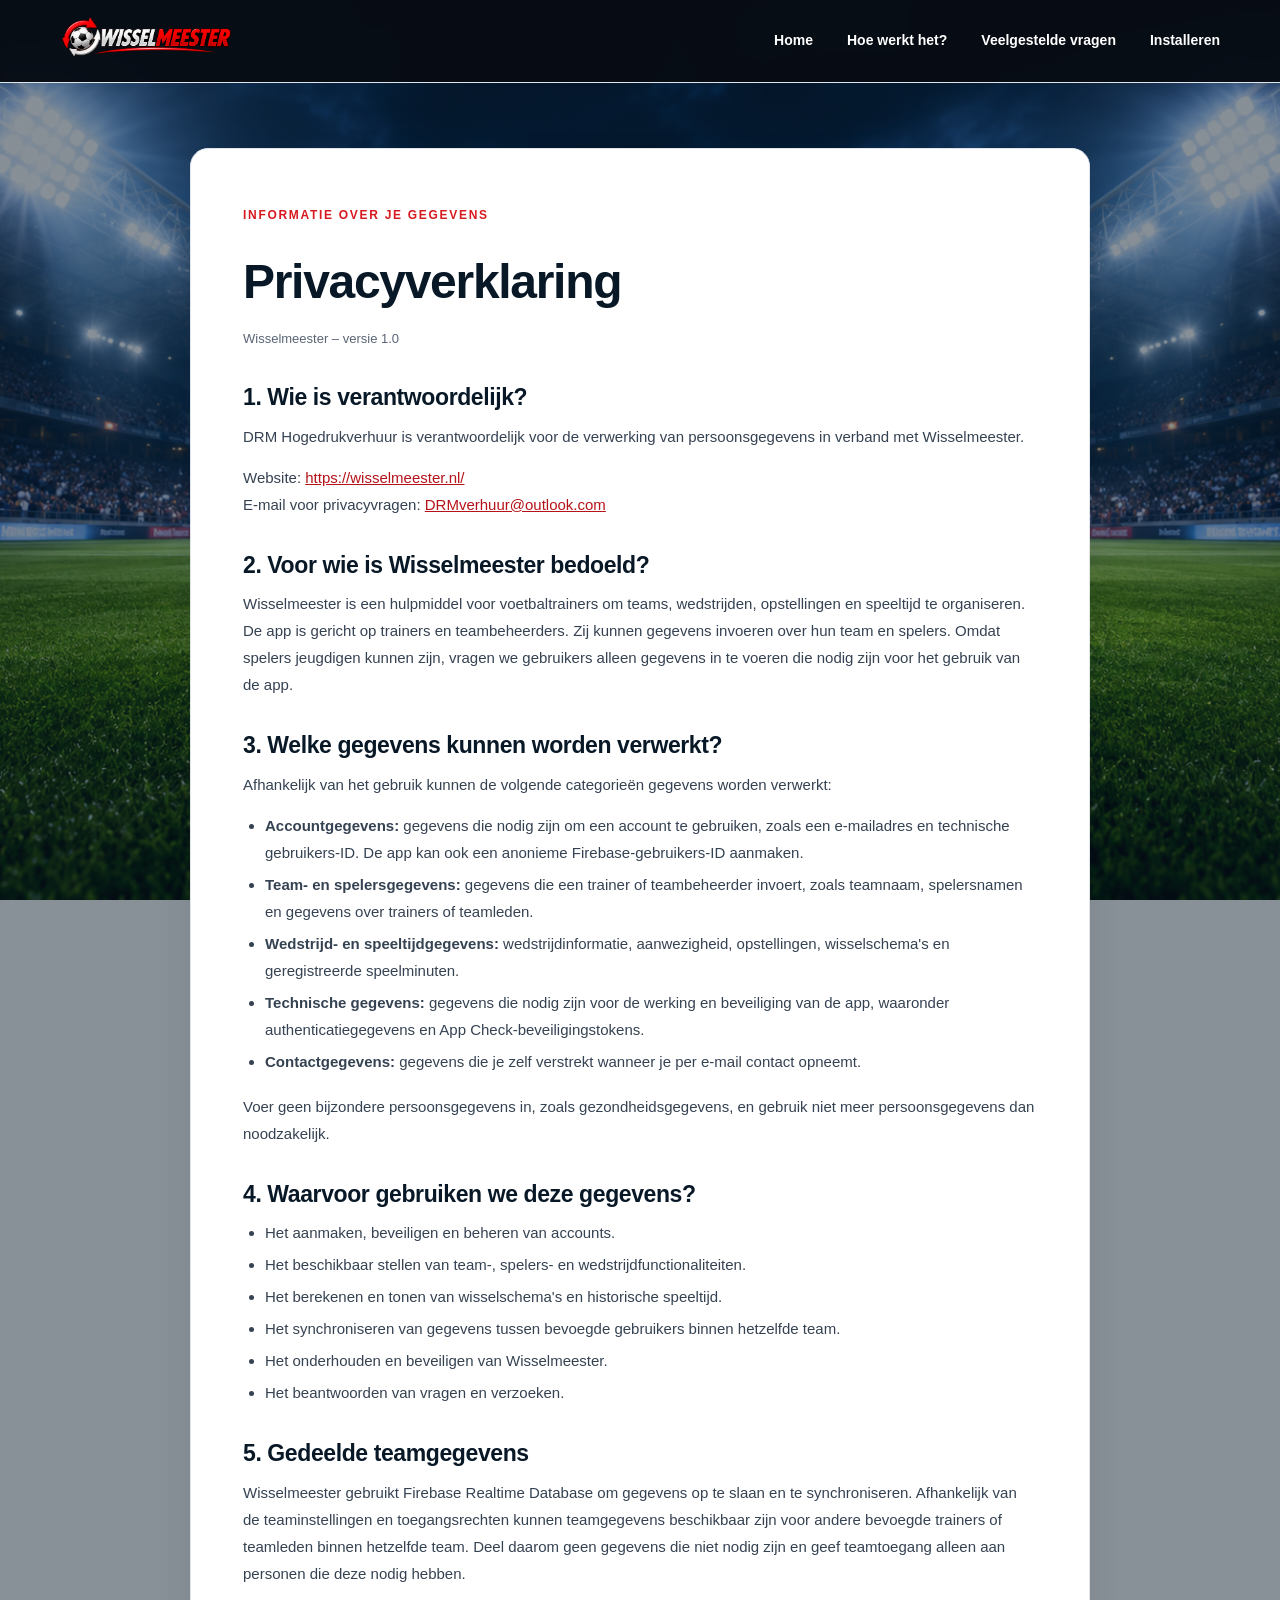
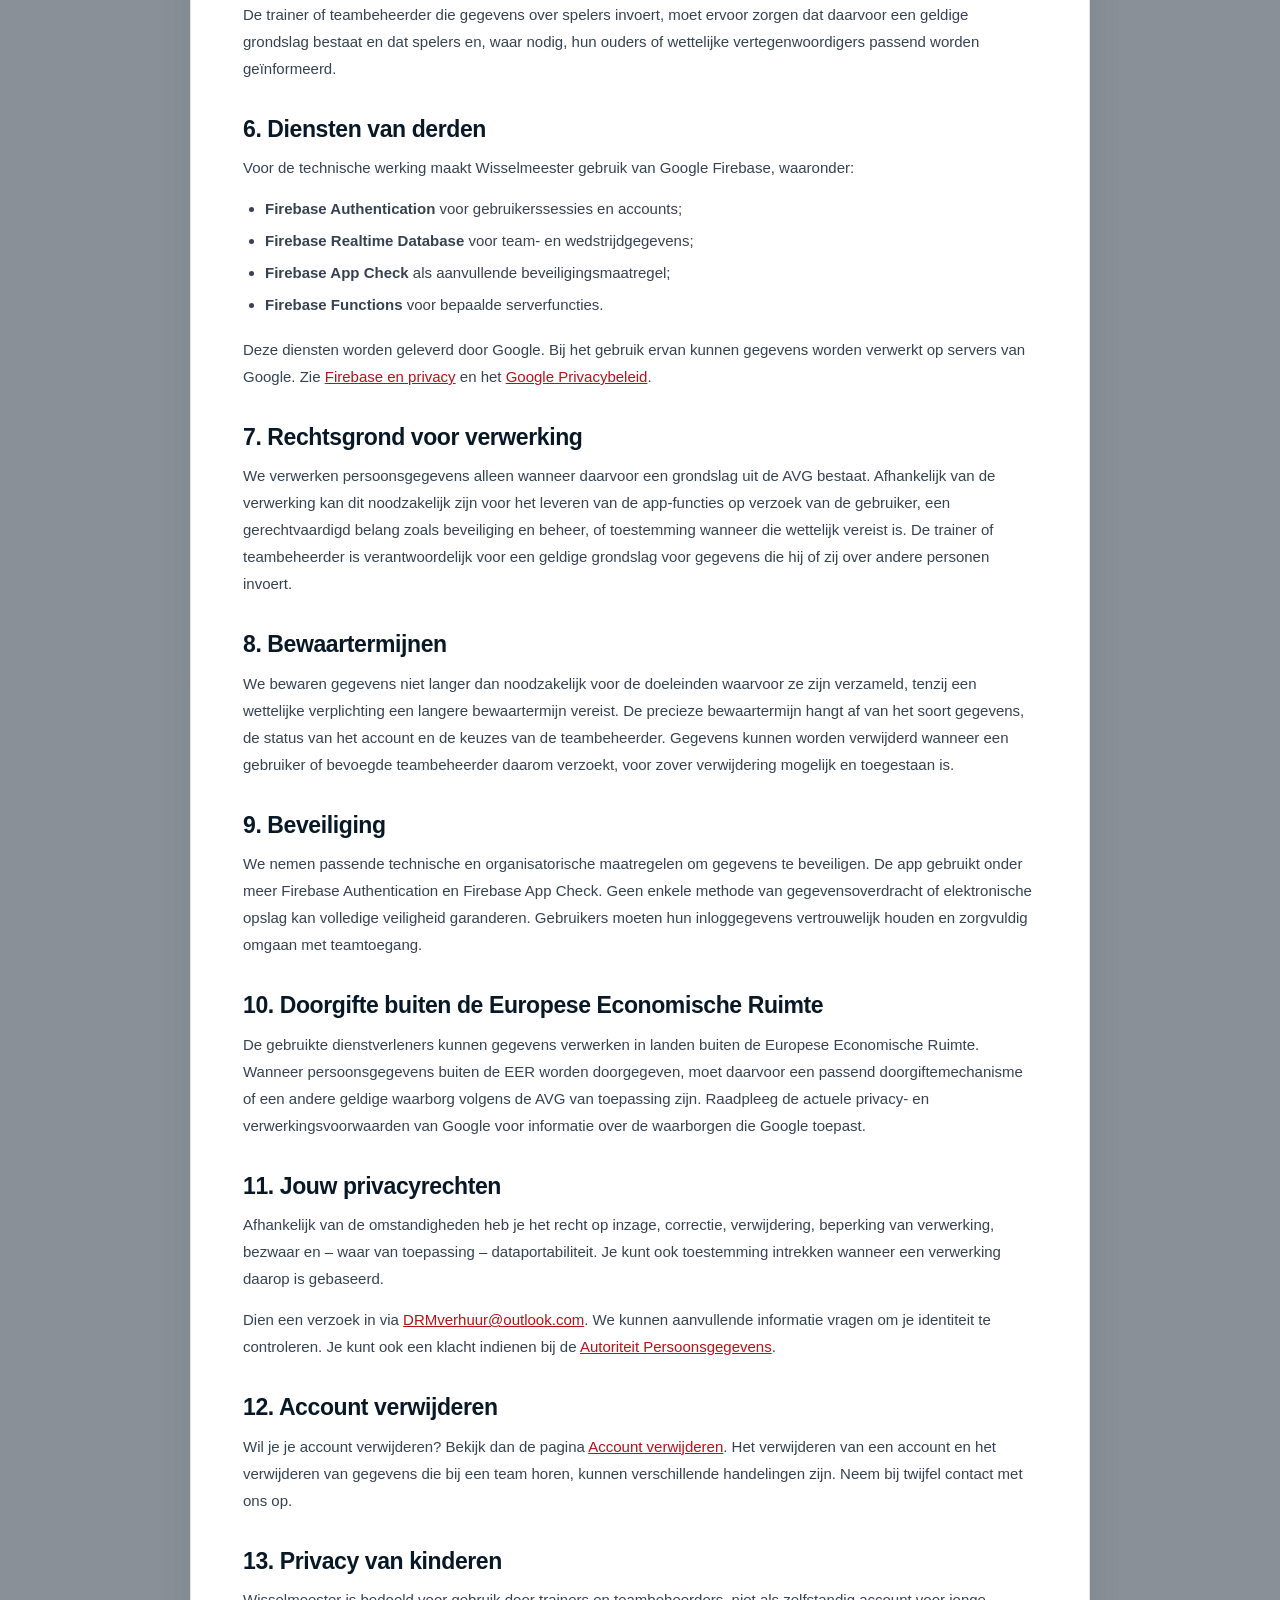
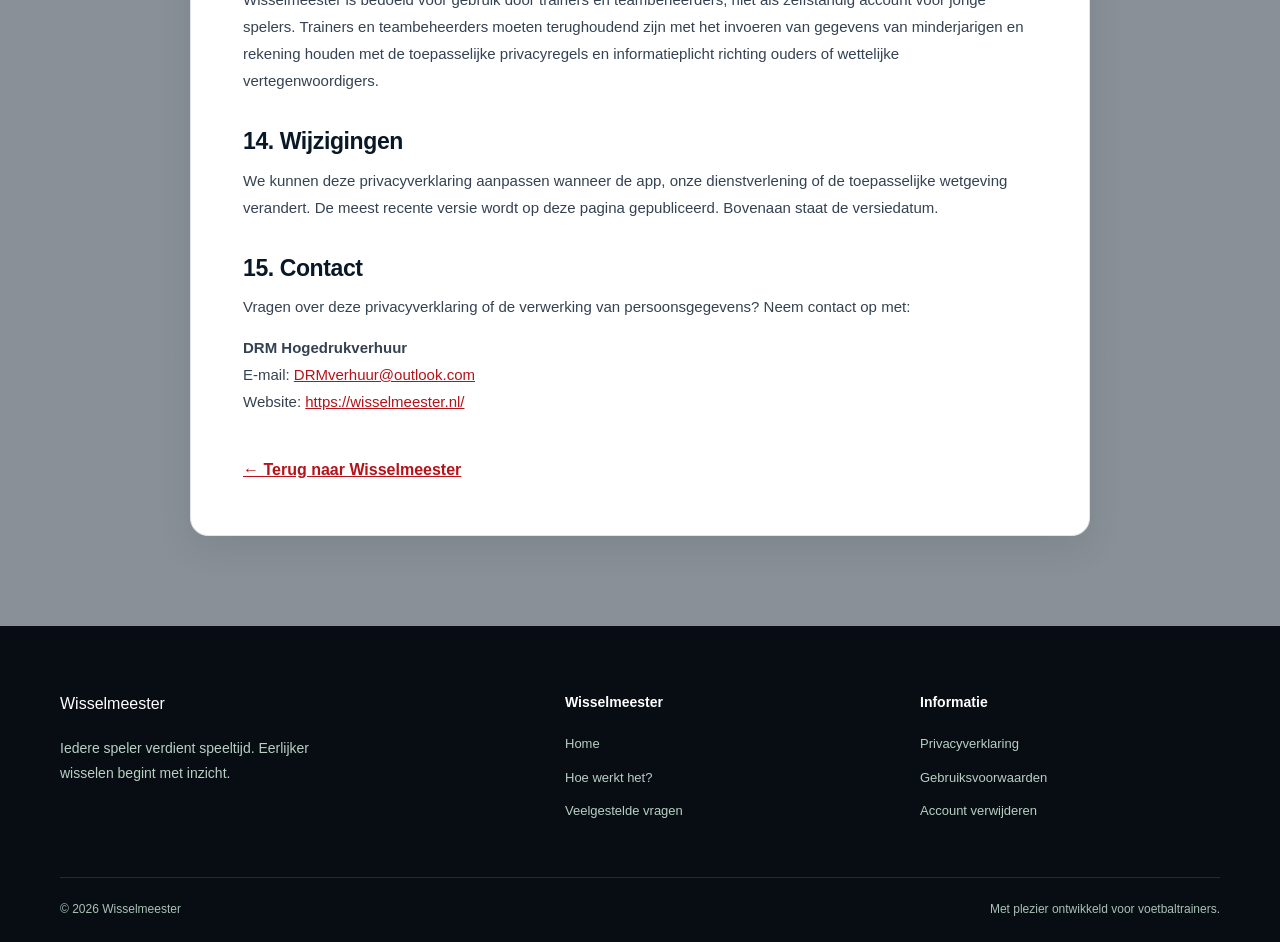
==== privacy.html @ a4a51578 "Add files via upload" ====
<!DOCTYPE html>
<html lang="nl">
<head>
<meta charset="UTF-8">
<meta name="viewport" content="width=device-width, initial-scale=1.0">
<title>Privacyverklaring – Wisselmeester</title>
<meta name="description" content="Lees hoe DRM Hogedrukverhuur omgaat met persoonsgegevens bij het gebruik van Wisselmeester.">
<meta name="theme-color" content="#081827">
<link rel="canonical" href="https://wisselmeester.nl/privacy.html">
<link rel="stylesheet" href="style.css">
<link rel="icon" type="image/png" href="images/icon-512.png">
<style>
.legal-main{padding:65px 0 90px}.legal-card{max-width:900px;margin:auto;padding:clamp(24px,5vw,52px);background:#fff;border:1px solid #e1e5ea;border-radius:18px;box-shadow:0 12px 35px rgba(8,24,39,.09)}
.legal-card h1,.legal-card h2,.legal-card h3{color:#081827}.legal-card h1{font-size:clamp(34px,5vw,48px);margin:8px 0 18px}.legal-card h2{font-size:23px;letter-spacing:-.4px;margin:34px 0 12px}.legal-card p,.legal-card li{color:#354252;font-size:15px;line-height:1.8}.legal-card p{margin:0 0 14px}.legal-card ul{padding-left:22px;margin:8px 0 18px}.legal-card li{margin:5px 0}.legal-card a{color:#b51219;text-decoration:underline}.legal-meta{color:#596575!important;font-size:13px!important}.legal-notice{padding:16px 18px;margin:22px 0;background:#f9e8e9;border-left:4px solid #d71920;border-radius:8px}.legal-notice p{margin:0}.legal-back{display:inline-flex;margin-top:28px;font-weight:700}
</style>
</head>
<body>
<header class="site-header"><div class="container nav-container">
<a href="index.html" class="brand" aria-label="Wisselmeester home"><img src="images/wisselmeester-logo.png" alt="Wisselmeester" class="brand-logo"></a>
<nav class="main-nav" aria-label="Hoofdnavigatie"><a href="index.html">Home</a><a href="index.html#functies">Hoe werkt het?</a><a href="index.html#faq">Veelgestelde vragen</a><a href="index.html#installeren">Installeren</a></nav>
</div></header>
<main class="legal-main"><div class="container"><article class="legal-card">
<span class="eyebrow">INFORMATIE OVER JE GEGEVENS</span>
<h1>Privacyverklaring</h1>
<p class="legal-meta">Wisselmeester – versie 1.0</p>
<h2>1. Wie is verantwoordelijk?</h2>
<p>DRM Hogedrukverhuur is verantwoordelijk voor de verwerking van persoonsgegevens in verband met Wisselmeester.</p>
<p>Website: <a href="https://wisselmeester.nl/">https://wisselmeester.nl/</a><br>E-mail voor privacyvragen: <a href="mailto:DRMverhuur@outlook.com">DRMverhuur@outlook.com</a></p>

<h2>2. Voor wie is Wisselmeester bedoeld?</h2>
<p>Wisselmeester is een hulpmiddel voor voetbaltrainers om teams, wedstrijden, opstellingen en speeltijd te organiseren. De app is gericht op trainers en teambeheerders. Zij kunnen gegevens invoeren over hun team en spelers. Omdat spelers jeugdigen kunnen zijn, vragen we gebruikers alleen gegevens in te voeren die nodig zijn voor het gebruik van de app.</p>

<h2>3. Welke gegevens kunnen worden verwerkt?</h2>
<p>Afhankelijk van het gebruik kunnen de volgende categorieën gegevens worden verwerkt:</p>
<ul>
<li><strong>Accountgegevens:</strong> gegevens die nodig zijn om een account te gebruiken, zoals een e-mailadres en technische gebruikers-ID. De app kan ook een anonieme Firebase-gebruikers-ID aanmaken.</li>
<li><strong>Team- en spelersgegevens:</strong> gegevens die een trainer of teambeheerder invoert, zoals teamnaam, spelersnamen en gegevens over trainers of teamleden.</li>
<li><strong>Wedstrijd- en speeltijdgegevens:</strong> wedstrijdinformatie, aanwezigheid, opstellingen, wisselschema's en geregistreerde speelminuten.</li>
<li><strong>Technische gegevens:</strong> gegevens die nodig zijn voor de werking en beveiliging van de app, waaronder authenticatiegegevens en App Check-beveiligingstokens.</li>
<li><strong>Contactgegevens:</strong> gegevens die je zelf verstrekt wanneer je per e-mail contact opneemt.</li>
</ul>
<p>Voer geen bijzondere persoonsgegevens in, zoals gezondheidsgegevens, en gebruik niet meer persoonsgegevens dan noodzakelijk.</p>

<h2>4. Waarvoor gebruiken we deze gegevens?</h2>
<ul>
<li>Het aanmaken, beveiligen en beheren van accounts.</li>
<li>Het beschikbaar stellen van team-, spelers- en wedstrijdfunctionaliteiten.</li>
<li>Het berekenen en tonen van wisselschema's en historische speeltijd.</li>
<li>Het synchroniseren van gegevens tussen bevoegde gebruikers binnen hetzelfde team.</li>
<li>Het onderhouden en beveiligen van Wisselmeester.</li>
<li>Het beantwoorden van vragen en verzoeken.</li>
</ul>

<h2>5. Gedeelde teamgegevens</h2>
<p>Wisselmeester gebruikt Firebase Realtime Database om gegevens op te slaan en te synchroniseren. Afhankelijk van de teaminstellingen en toegangsrechten kunnen teamgegevens beschikbaar zijn voor andere bevoegde trainers of teamleden binnen hetzelfde team. Deel daarom geen gegevens die niet nodig zijn en geef teamtoegang alleen aan personen die deze nodig hebben.</p>
<p>De trainer of teambeheerder die gegevens over spelers invoert, moet ervoor zorgen dat daarvoor een geldige grondslag bestaat en dat spelers en, waar nodig, hun ouders of wettelijke vertegenwoordigers passend worden geïnformeerd.</p>

<h2>6. Diensten van derden</h2>
<p>Voor de technische werking maakt Wisselmeester gebruik van Google Firebase, waaronder:</p>
<ul>
<li><strong>Firebase Authentication</strong> voor gebruikerssessies en accounts;</li>
<li><strong>Firebase Realtime Database</strong> voor team- en wedstrijdgegevens;</li>
<li><strong>Firebase App Check</strong> als aanvullende beveiligingsmaatregel;</li>
<li><strong>Firebase Functions</strong> voor bepaalde serverfuncties.</li>
</ul>
<p>Deze diensten worden geleverd door Google. Bij het gebruik ervan kunnen gegevens worden verwerkt op servers van Google. Zie <a href="https://firebase.google.com/support/privacy" target="_blank" rel="noopener">Firebase en privacy</a> en het <a href="https://policies.google.com/privacy" target="_blank" rel="noopener">Google Privacybeleid</a>.</p>

<h2>7. Rechtsgrond voor verwerking</h2>
<p>We verwerken persoonsgegevens alleen wanneer daarvoor een grondslag uit de AVG bestaat. Afhankelijk van de verwerking kan dit noodzakelijk zijn voor het leveren van de app-functies op verzoek van de gebruiker, een gerechtvaardigd belang zoals beveiliging en beheer, of toestemming wanneer die wettelijk vereist is. De trainer of teambeheerder is verantwoordelijk voor een geldige grondslag voor gegevens die hij of zij over andere personen invoert.</p>

<h2>8. Bewaartermijnen</h2>
<p>We bewaren gegevens niet langer dan noodzakelijk voor de doeleinden waarvoor ze zijn verzameld, tenzij een wettelijke verplichting een langere bewaartermijn vereist. De precieze bewaartermijn hangt af van het soort gegevens, de status van het account en de keuzes van de teambeheerder. Gegevens kunnen worden verwijderd wanneer een gebruiker of bevoegde teambeheerder daarom verzoekt, voor zover verwijdering mogelijk en toegestaan is.</p>

<h2>9. Beveiliging</h2>
<p>We nemen passende technische en organisatorische maatregelen om gegevens te beveiligen. De app gebruikt onder meer Firebase Authentication en Firebase App Check. Geen enkele methode van gegevensoverdracht of elektronische opslag kan volledige veiligheid garanderen. Gebruikers moeten hun inloggegevens vertrouwelijk houden en zorgvuldig omgaan met teamtoegang.</p>

<h2>10. Doorgifte buiten de Europese Economische Ruimte</h2>
<p>De gebruikte dienstverleners kunnen gegevens verwerken in landen buiten de Europese Economische Ruimte. Wanneer persoonsgegevens buiten de EER worden doorgegeven, moet daarvoor een passend doorgiftemechanisme of een andere geldige waarborg volgens de AVG van toepassing zijn. Raadpleeg de actuele privacy- en verwerkingsvoorwaarden van Google voor informatie over de waarborgen die Google toepast.</p>

<h2>11. Jouw privacyrechten</h2>
<p>Afhankelijk van de omstandigheden heb je het recht op inzage, correctie, verwijdering, beperking van verwerking, bezwaar en – waar van toepassing – dataportabiliteit. Je kunt ook toestemming intrekken wanneer een verwerking daarop is gebaseerd.</p>
<p>Dien een verzoek in via <a href="mailto:DRMverhuur@outlook.com">DRMverhuur@outlook.com</a>. We kunnen aanvullende informatie vragen om je identiteit te controleren. Je kunt ook een klacht indienen bij de <a href="https://autoriteitpersoonsgegevens.nl/" target="_blank" rel="noopener">Autoriteit Persoonsgegevens</a>.</p>

<h2>12. Account verwijderen</h2>
<p>Wil je je account verwijderen? Bekijk dan de pagina <a href="verwijderen.html">Account verwijderen</a>. Het verwijderen van een account en het verwijderen van gegevens die bij een team horen, kunnen verschillende handelingen zijn. Neem bij twijfel contact met ons op.</p>

<h2>13. Privacy van kinderen</h2>
<p>Wisselmeester is bedoeld voor gebruik door trainers en teambeheerders, niet als zelfstandig account voor jonge spelers. Trainers en teambeheerders moeten terughoudend zijn met het invoeren van gegevens van minderjarigen en rekening houden met de toepasselijke privacyregels en informatieplicht richting ouders of wettelijke vertegenwoordigers.</p>

<h2>14. Wijzigingen</h2>
<p>We kunnen deze privacyverklaring aanpassen wanneer de app, onze dienstverlening of de toepasselijke wetgeving verandert. De meest recente versie wordt op deze pagina gepubliceerd. Bovenaan staat de versiedatum.</p>

<h2>15. Contact</h2>
<p>Vragen over deze privacyverklaring of de verwerking van persoonsgegevens? Neem contact op met:</p>
<p><strong>DRM Hogedrukverhuur</strong><br>E-mail: <a href="mailto:DRMverhuur@outlook.com">DRMverhuur@outlook.com</a><br>Website: <a href="https://wisselmeester.nl/">https://wisselmeester.nl/</a></p>
<a class="legal-back" href="index.html">← Terug naar Wisselmeester</a>
</article></div></main>
<footer class="site-footer"><div class="container footer-content">
<div class="footer-brand"><a href="index.html" class="brand brand-footer"><span>Wisselmeester</span></a><p>Iedere speler verdient speeltijd. Eerlijker wisselen begint met inzicht.</p></div>
<div class="footer-links"><strong>Wisselmeester</strong><a href="index.html">Home</a><a href="index.html#functies">Hoe werkt het?</a><a href="index.html#faq">Veelgestelde vragen</a></div>
<div class="footer-links"><strong>Informatie</strong><a href="privacy.html" aria-current="page">Privacyverklaring</a><a href="voorwaarden.html">Gebruiksvoorwaarden</a><a href="verwijderen.html">Account verwijderen</a></div>
</div><div class="container footer-bottom"><span>© <span id="currentYear"></span> Wisselmeester</span><span>Met plezier ontwikkeld voor voetbaltrainers.</span></div></footer>
<script>document.getElementById("currentYear").textContent = new Date().getFullYear();</script>
</body>
</html>
---- style.css ----
/* =========================================================
   WISSELMEESTER - OFFICIELE WEBSITE
   TEST VERSIE
   Huisstijl: wit, donkergroen en blauw
   ========================================================= */


/* =========================================================
   1. KLEUREN EN BASISINSTELLINGEN
   ========================================================= */


:root {
  /* OFFICIELE WISSELMEESTER KLEUREN */

  --green: #d71920;
  --green-dark: #081827;
  --green-light: #f9e8e9;
  --green-soft: #f4f5f7;

  --blue: #081827;
  --blue-light: #e9edf2;

  --white: #ffffff;
  --background: #f4f5f7;

  --text: #101923;
  --text-light: #596575;

  --border: #e1e5ea;

  --shadow: 0 12px 35px rgba(8, 24, 39, 0.09);

  --radius: 18px;
  --radius-large: 28px;

  --container: 1160px;
}



* {
  margin: 0;
  padding: 0;
  box-sizing: border-box;
}


html {
  scroll-behavior: smooth;
  scroll-padding-top: 100px;
}



body {
  font-family: Arial, Helvetica, sans-serif;
  background:
    linear-gradient(
      rgba(8, 24, 39, 0.48),
      rgba(8, 24, 39, 0.48)
    ),
    url("images/background-stadium.png") center top / cover fixed no-repeat;
  color: var(--text);
  line-height: 1.65;
  overflow-x: hidden;
}



a {
  text-decoration: none;
  color: inherit;
}


button {
  font: inherit;
}


.container {
  width: min(100% - 48px, var(--container));
  margin: 0 auto;
}


.section-padding {
  padding: 100px 0;
}


::selection {
  background: var(--green);
  color: var(--white);
}


/* =========================================================
   2. NAVIGATIE
   ========================================================= */

.site-header {
  position: sticky;
  top: 0;
  z-index: 1000;

  background: rgba(8, 13, 20, 0.97);
  backdrop-filter: blur(12px);

  border-bottom: 1px solid var(--border);
}


.nav-container {
  min-height: 82px;

  display: flex;
  align-items: center;
  justify-content: space-between;
}



.brand {
  display: inline-flex;
  align-items: center;
  text-decoration: none;
  line-height: 0;
}

.brand-logo {
  display: block;
  height: 58px;
  width: auto;
  max-width: 320px;
  object-fit: contain;
}



.main-nav {
  display: flex;
  align-items: center;
  gap: 34px;
}


.main-nav > a {
  color: #ffffff;
  font-size: 14px;
  font-weight: 600;

  transition: color 0.2s ease;
}


.main-nav > a:hover {
  color: var(--green);
}


.main-nav .nav-button {
  background: var(--green);
  color: var(--white);

  padding: 12px 21px;
  border-radius: 10px;

  transition: background 0.2s ease, transform 0.2s ease;
}


.main-nav .nav-button:hover {
  background: var(--green-dark);
  color: var(--white);
  transform: translateY(-2px);
}


.menu-toggle {
  display: none;

  width: 44px;
  height: 44px;

  border: 1px solid #394452;
  background: #101923;
  border-radius: 10px;

  cursor: pointer;

  align-items: center;
  justify-content: center;
  flex-direction: column;
  gap: 5px;
}


.menu-toggle span {
  width: 20px;
  height: 2px;

  background: #ffffff;
  border-radius: 5px;

  transition: transform 0.2s ease;
}


/* =========================================================
   3. ALGEMENE TYPOGRAFIE
   ========================================================= */

.eyebrow {
  display: inline-block;

  color: var(--green);
  font-size: 12px;
  font-weight: 800;
  letter-spacing: 1.7px;

  margin-bottom: 20px;
}


h1,
h2,
h3 {
  color: #ffffff;
  line-height: 1.15;
  letter-spacing: -1.3px;
}


h1 {
  font-size: clamp(42px, 5vw, 66px);
}


h2 {
  font-size: clamp(32px, 4vw, 46px);
}


h3 {
  font-size: 21px;
}


h1 span,
h2 span {
  color: var(--green);
}


p {
  color: #e2e7ed;
}


/* =========================================================
   4. KNOPPEN
   ========================================================= */

.button {
  display: inline-flex;
  align-items: center;
  justify-content: center;

  min-height: 52px;
  padding: 13px 24px;

  border-radius: 11px;

  font-size: 14px;
  font-weight: 700;

  transition:
    transform 0.2s ease,
    background 0.2s ease,
    box-shadow 0.2s ease;
}


.button:hover {
  transform: translateY(-3px);
}


.button-primary {
  background: var(--green);
  color: var(--white);

  box-shadow: 0 7px 18px rgba(7, 91, 66, 0.18);
}


.button-primary:hover {
  background: var(--green-dark);
}


.button-secondary {
  background: var(--white);
  color: var(--green);

  border: 1px solid var(--border);
}


.button-secondary:hover {
  border-color: var(--green);
  background: var(--green-soft);
}


.button-light {
  background: var(--white);
  color: var(--green-dark);
}


.button-light:hover {
  background: var(--green-light);
}


/* =========================================================
   5. HOMEPAGE - HERO
   ========================================================= */

.hero {
  position: relative;
  overflow: hidden;

  background: transparent;

  padding: 105px 0 115px;
}


.hero-grid {
  display: grid;
  grid-template-columns: 1.05fr 0.95fr;

  align-items: center;
  gap: 65px;
}


.hero-content {
  max-width: 600px;
}



.hero-content h1 {
  margin-bottom: 25px;
  color: #ffffff;
}

.hero-content h1 span {
  color: #d71920;
}




.hero-content > p {
  max-width: 520px;

  color: #e2e7ed;
  font-size: 17px;
  line-height: 1.8;

  margin-bottom: 32px;
}



.hero-actions {
  display: flex;
  flex-wrap: wrap;
  gap: 13px;
}


.hero-note {
  display: flex;
  align-items: center;
  gap: 9px;

  margin-top: 27px;

  color: #e2e7ed;
  font-size: 13px;
  font-weight: 600;
}


.status-dot {
  width: 9px;
  height: 9px;

  background: #24a46b;
  border-radius: 50%;
}


/* =========================================================
   6. ECHTE APP-SCREENSHOTS
   ========================================================= */

.hero-visual {
  min-width: 0;
  padding: 18px;
  text-align: center;
}

.app-screenshot-frame {
  overflow: hidden;
  background: #080d14;
  border: 7px solid #080d14;
  border-radius: 30px;
  box-shadow: 0 24px 60px rgba(0, 0, 0, 0.32);
}

.app-screenshot {
  display: block;
  width: 100%;
  height: auto;
  border-radius: 20px;
}

.hero-screenshot-frame {
  width: min(100%, 390px);
  margin: 0 auto;
  transform: rotate(1deg);
}

.hero-app-screenshot {
  max-height: 570px;
  object-fit: contain;
}

.screenshot-caption {
  margin: 15px auto 0;
  color: #e2e7ed;
  font-size: 12px;
  line-height: 1.6;
  text-align: center;
}


/* SCREENSHOTGALERIJ */

.app-screenshots {
  background: transparent;
}

.app-screenshot-grid {
  display: grid;
  grid-template-columns: repeat(3, minmax(0, 1fr));
  gap: 25px;
  align-items: start;
}

.app-screenshot-card {
  min-width: 0;
  padding: 18px;
  background: var(--white);
  border: 1px solid var(--border);
  border-radius: var(--radius);
  box-shadow: var(--shadow);
}

.app-screenshot-card-image {
  overflow: hidden;
  max-width: 310px;
  margin: 0 auto 18px;
  background: #080d14;
  border: 5px solid #080d14;
  border-radius: 22px;
  box-shadow: 0 10px 25px rgba(8, 24, 39, 0.16);
}

.app-screenshot-card-image img {
  display: block;
  width: 100%;
  height: auto;
  border-radius: 15px;
}

.app-screenshot-card h3 {
  margin-bottom: 9px;
  color: var(--green-dark);
  font-size: 18px;
  letter-spacing: -0.3px;
}

.app-screenshot-card p {
  color: var(--text-light);
  font-size: 14px;
  line-height: 1.75;
}


/* =========================================================
   7. INTRODUCTIE
   ========================================================= */


.intro {
  background: transparent;
}



.intro-content {
  max-width: 790px;
  text-align: center;
}


.intro-content h2 {
  margin-bottom: 23px;
}


.intro-content p {
  max-width: 700px;
  margin: 0 auto;

  font-size: 16px;
  line-height: 1.9;
}


/* =========================================================
   8. FUNCTIES
   ========================================================= */

.features {
  background: transparent;
}


.section-heading {
  max-width: 650px;
  margin-bottom: 45px;
}


.section-heading h2 {
  margin-bottom: 20px;
}


.section-heading p {
  font-size: 16px;
  line-height: 1.8;
}


.feature-grid {
  display: grid;
  grid-template-columns: repeat(4, 1fr);
  gap: 20px;
}


.feature-card {
  background: var(--white);

  padding: 30px 25px;

  border: 1px solid var(--border);
  border-radius: var(--radius);

  transition:
    transform 0.25s ease,
    box-shadow 0.25s ease,
    border-color 0.25s ease;
}


.feature-card:hover {
  transform: translateY(-6px);

  box-shadow: var(--shadow);
  border-color: rgba(7, 91, 66, 0.25);
}


.feature-icon {
  width: 55px;
  height: 55px;

  display: flex;
  align-items: center;
  justify-content: center;

  background: var(--green-light);
  border-radius: 15px;

  margin-bottom: 23px;

  font-size: 25px;
}


.feature-card h3 {
  color: var(--green-dark);
  margin-bottom: 13px;
}


.feature-card p {
  color: var(--text-light);
  font-size: 14px;
  line-height: 1.8;
}


/* =========================================================
   9. VOORDELEN
   ========================================================= */

.benefits {
  background: transparent;
}


.benefits-grid {
  display: grid;
  grid-template-columns: 1fr 0.8fr;

  align-items: center;
  gap: 80px;
}


.benefits-content h2 {
  color: #ffffff;
  margin-bottom: 24px;
}


.benefits-content > p {
  color: #e2e7ed;
  font-size: 16px;
  line-height: 1.9;
  margin-bottom: 27px;
}


.benefit-list {
  list-style: none;

  display: flex;
  flex-direction: column;
  gap: 13px;
}


.benefit-list li {
  position: relative;

  padding-left: 30px;

  color: #ffffff;
  font-size: 14px;
  font-weight: 600;
}


.benefit-list li::before {
  content: "✓";

  position: absolute;
  left: 0;
  top: 0;

  width: 21px;
  height: 21px;

  display: flex;
  align-items: center;
  justify-content: center;

  background: var(--green-light);
  color: var(--green);

  border-radius: 50%;

  font-size: 12px;
  font-weight: 800;
}


.benefits-visual {
  min-width: 0;
  text-align: center;
}

.benefits-screenshot-frame {
  width: min(100%, 390px);
  margin: 0 auto;
  transform: rotate(-1deg);
}

.benefits-app-screenshot {
  max-height: 560px;
  object-fit: contain;
}


/* =========================================================
   10. VEELGESTELDE VRAGEN
   ========================================================= */

.faq {
  background: transparent;
}

.faq-heading {
  max-width: 760px;
}

.faq-list {
  max-width: 900px;
  display: flex;
  flex-direction: column;
  gap: 13px;
  margin: 0 auto;
}

.faq-item {
  overflow: hidden;
  background: var(--white);
  border: 1px solid var(--border);
  border-radius: 14px;
  box-shadow: 0 6px 20px rgba(8, 24, 39, 0.07);
}

.faq-item summary {
  position: relative;
  display: block;
  cursor: pointer;
  list-style: none;
  padding: 21px 60px 21px 24px;
  color: var(--green-dark);
  font-size: 16px;
  font-weight: 700;
}

.faq-item summary::-webkit-details-marker {
  display: none;
}

.faq-item summary::after {
  content: "+";
  position: absolute;
  top: 50%;
  right: 23px;
  transform: translateY(-50%);
  color: var(--green);
  font-size: 27px;
  font-weight: 400;
  line-height: 1;
}

.faq-item[open] summary {
  border-bottom: 1px solid var(--border);
}

.faq-item[open] summary::after {
  content: "−";
}

.faq-answer {
  padding: 18px 24px 22px;
}

.faq-answer p {
  color: var(--text-light);
  font-size: 14px;
  line-height: 1.85;
}

.faq-item summary:focus-visible {
  outline: 3px solid var(--green);
  outline-offset: -4px;
  border-radius: 12px;
}

/* =========================================================
   11. CALL TO ACTION
   ========================================================= */

.cta {
  position: relative;
  overflow: hidden;

  background: transparent;

  color: var(--white);
}


.cta-content {
  max-width: 720px;
  text-align: center;
}


.cta .eyebrow {
  color: #ff4b52;
}


.cta h2 {
  color: var(--white);
  margin-bottom: 23px;
}


.cta p {
  color: #e2e7ed;
  max-width: 580px;
  margin: 0 auto 30px;

  color: #d9e9df;

  font-size: 16px;
  line-height: 1.8;
}


.cta .button {
  margin-bottom: 20px;
}


.cta-content > small {
  display: block;
  color: #e2e7ed;
  font-size: 11px;
}



/* =========================================================
   APP OPENEN EN INSTALLEREN
   ========================================================= */
.button-logo {
  width: 25px;
  height: 25px;
  object-fit: contain;
  flex: 0 0 auto;
  border-radius: 6px;
  margin-right: 9px;
}

.main-nav .nav-button {
  display: inline-flex;
  align-items: center;
  justify-content: center;
  white-space: nowrap;
}

.install { background: transparent; }
.install-open-card {
  display: flex;
  align-items: center;
  gap: 20px;
  max-width: 900px;
  margin: 0 auto 28px;
  padding: 24px;
  background: #ffffff;
  border: 1px solid var(--border);
  border-radius: var(--radius);
  box-shadow: var(--shadow);
}
.install-logo {
  width: 68px;
  height: 68px;
  object-fit: contain;
  border-radius: 15px;
}
.install-open-copy { flex: 1; }
.install-open-copy h3, .install-step h3 { color: var(--green-dark); margin-bottom: 7px; }
.install-open-copy p { color: var(--text-light); font-size: 14px; }
.install-steps {
  display: grid;
  grid-template-columns: repeat(2, minmax(0, 1fr));
  gap: 20px;
  max-width: 900px;
  margin: 0 auto;
}
.install-step {
  padding: 27px;
  background: #ffffff;
  border: 1px solid var(--border);
  border-radius: var(--radius);
}
.install-step ol { padding-left: 21px; color: var(--text-light); font-size: 14px; line-height: 1.85; }
.install-step li { padding-left: 4px; margin-bottom: 5px; }
.install-note { max-width: 900px; margin: 18px auto 0; color: #e2e7ed; font-size: 12px; }

/* =========================================================
   12. FOOTER
   ========================================================= */

.site-footer {
  background: #080d14;
  color: var(--white);

  padding-top: 65px;
}


.footer-content {
  display: grid;
  grid-template-columns: 1.5fr 1fr 1fr;
  gap: 55px;

  padding-bottom: 55px;
}


.brand-footer {
  color: var(--white);
}


.footer-brand p {
  max-width: 280px;
  margin-top: 18px;

  color: #b8cfc2;
  font-size: 14px;
  line-height: 1.8;
}


.footer-links {
  display: flex;
  flex-direction: column;
  align-items: flex-start;
  gap: 12px;
}


.footer-links strong {
  margin-bottom: 7px;
  color: var(--white);
  font-size: 14px;
}


.footer-links a {
  color: #b8cfc2;
  font-size: 13px;

  transition: color 0.2s ease;
}


.footer-links a:hover {
  color: var(--white);
}


.footer-bottom {
  display: flex;
  align-items: center;
  justify-content: space-between;

  padding-top: 22px;
  padding-bottom: 22px;

  border-top: 1px solid rgba(255, 255, 255, 0.12);

  color: #a9c1b4;
  font-size: 12px;
}


/* =========================================================
   13. RESPONSIVE - TABLETS
   ========================================================= */

@media (max-width: 1000px) {

  .hero-grid {
    gap: 35px;
  }

  .hero-content h1 {
    font-size: 49px;
  }

  .feature-grid {
    grid-template-columns: repeat(2, 1fr);
  }

  .benefits-grid {
    gap: 40px;
  }

  .app-screenshot-grid {
    grid-template-columns: repeat(2, minmax(0, 1fr));
  }

  .main-nav {
    gap: 20px;
  }

}


/* =========================================================
   14. RESPONSIVE - MOBIELE NAVIGATIE
   ========================================================= */

@media (max-width: 760px) {

  .container {
    width: min(100% - 36px, var(--container));
  }

  .section-padding {
    padding: 75px 0;
  }

  .nav-container {
    min-height: 72px;
  }

  .brand {
    font-size: 20px;
  }

  .brand-icon {
    width: 36px;
    height: 36px;
  }

  .menu-toggle {
    display: flex;
  }

  .main-nav {
    position: absolute;

    top: 72px;
    left: 0;
    right: 0;

    display: none;
    flex-direction: column;
    align-items: stretch;
    gap: 0;

    padding: 12px 24px 22px;

    background: #080d14;
    border-bottom: 1px solid #394452;

    box-shadow: 0 12px 20px rgba(0, 0, 0, 0.25);
  }

  .main-nav.active {
    display: flex;
  }

  .main-nav > a {
    color: #ffffff;
    padding: 13px 0;
  }

  .main-nav .nav-button {
    margin-top: 8px;
    padding: 13px 18px;
    text-align: center;
  }

  .hero {
    padding: 70px 0 85px;
  }

  .hero-grid {
    grid-template-columns: 1fr;
    gap: 55px;
  }

  .hero-content {
    max-width: 100%;
  }

  .hero-content h1 {
    font-size: clamp(40px, 9vw, 55px);
  }

  .hero-content > p {
    font-size: 15px;
  }

  .hero-visual {
    width: min(100%, 520px);
    margin: 0 auto;
    padding: 20px 12px;
  }

  .floating-card-top {
    right: -2px;
  }

  .floating-card-bottom {
    left: -2px;
  }

  .intro-content h2 {
    font-size: 34px;
  }

  .benefits-grid {
    grid-template-columns: 1fr;
    gap: 40px;
  }

  .app-screenshot-grid {
    grid-template-columns: 1fr;
    max-width: 440px;
    margin: 0 auto;
  }

  .hero-screenshot-frame,
  .benefits-screenshot-frame {
    width: min(100%, 360px);
  }

  .footer-content {
    grid-template-columns: 1fr 1fr;
    gap: 40px 25px;
  }

  .footer-brand {
    grid-column: 1 / -1;
  }

}


/* =========================================================
   15. RESPONSIVE - KLEINE TELEFOONS
   ========================================================= */

@media (max-width: 480px) {

  .container {
    width: min(100% - 30px, var(--container));
  }

  .section-padding {
    padding: 60px 0;
  }

  .hero {
    padding: 58px 0 70px;
  }

  .hero-content h1 {
    font-size: 39px;
    letter-spacing: -1.5px;
  }

  .hero-actions {
    flex-direction: column;
  }

  .hero-actions .button {
    width: 100%;
  }

  .hero-note {
    font-size: 11px;
  }

  .hero-visual {
    padding: 12px 4px;
  }

  .app-screenshot-frame {
    border-width: 5px;
    border-radius: 24px;
  }

  .app-screenshot {
    border-radius: 17px;
  }

  .visual-card {
    padding: 17px;
  }

  .floating-card {
    padding: 9px 11px;
    gap: 8px;
  }

  .floating-card strong {
    font-size: 11px;
  }

  .floating-card small {
    font-size: 9px;
  }

  .floating-icon {
    width: 31px;
    height: 31px;
    font-size: 16px;
  }

  .feature-grid {
    grid-template-columns: 1fr;
  }

  .feature-card {
    padding: 25px 22px;
  }

  .intro-content h2 {
    font-size: 30px;
  }

  .section-heading h2,
  .benefits-content h2 {
    font-size: 34px;
  }

  .footer-content {
    grid-template-columns: 1fr;
    gap: 35px;
  }

  .footer-brand {
    grid-column: auto;
  }

  .footer-bottom {
    align-items: flex-start;
    flex-direction: column;
    gap: 8px;
  }

}


@media (max-width: 480px) {
  .faq-item summary {
    padding: 18px 48px 18px 18px;
    font-size: 14px;
  }

  .faq-item summary::after {
    right: 17px;
  }

  .faq-answer {
    padding: 15px 18px 18px;
  }
}


/* =========================================================
   16. TOEGANKELIJKHEID
   ========================================================= */

a:focus-visible,
button:focus-visible {
  outline: 3px solid var(--blue);
  outline-offset: 4px;
}


@media (prefers-reduced-motion: reduce) {

  *,
  *::before,
  *::after {
    scroll-behavior: auto !important;
    transition-duration: 0.01ms !important;
    animation-duration: 0.01ms !important;
  }

}
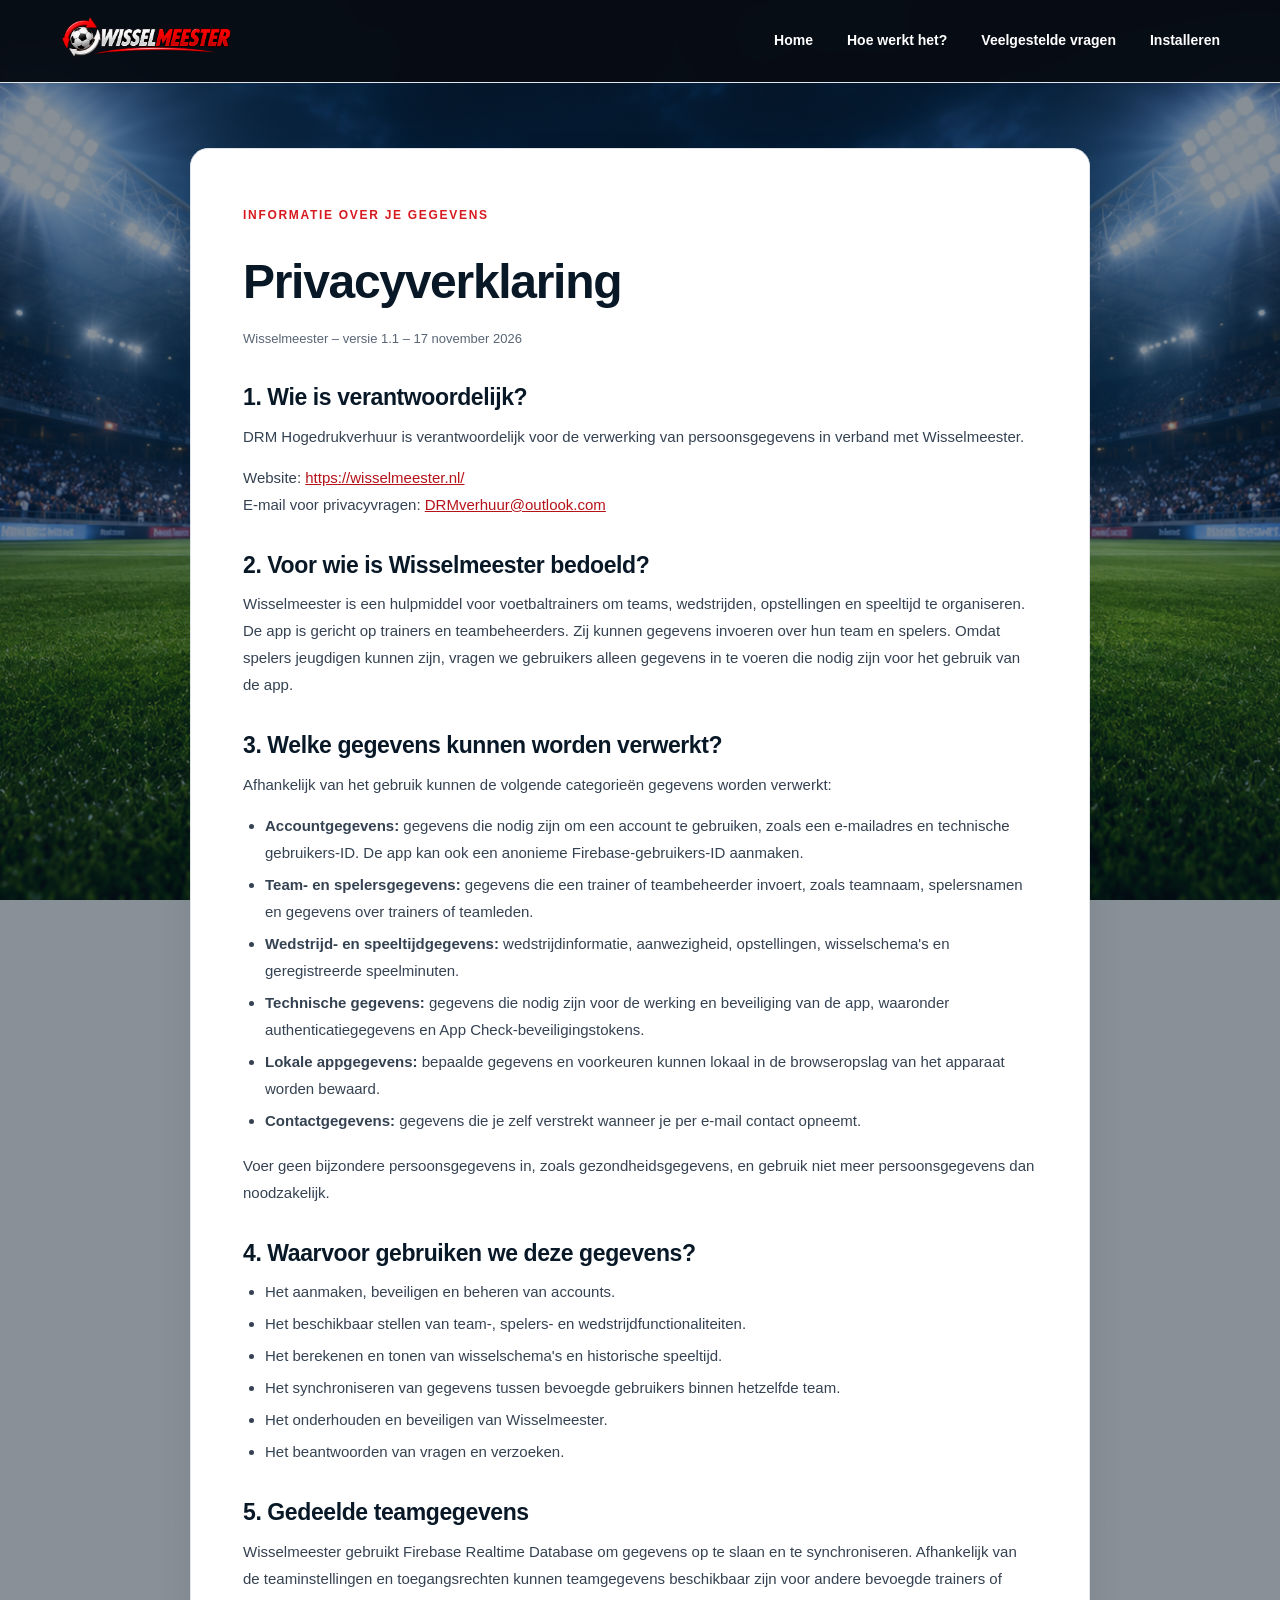
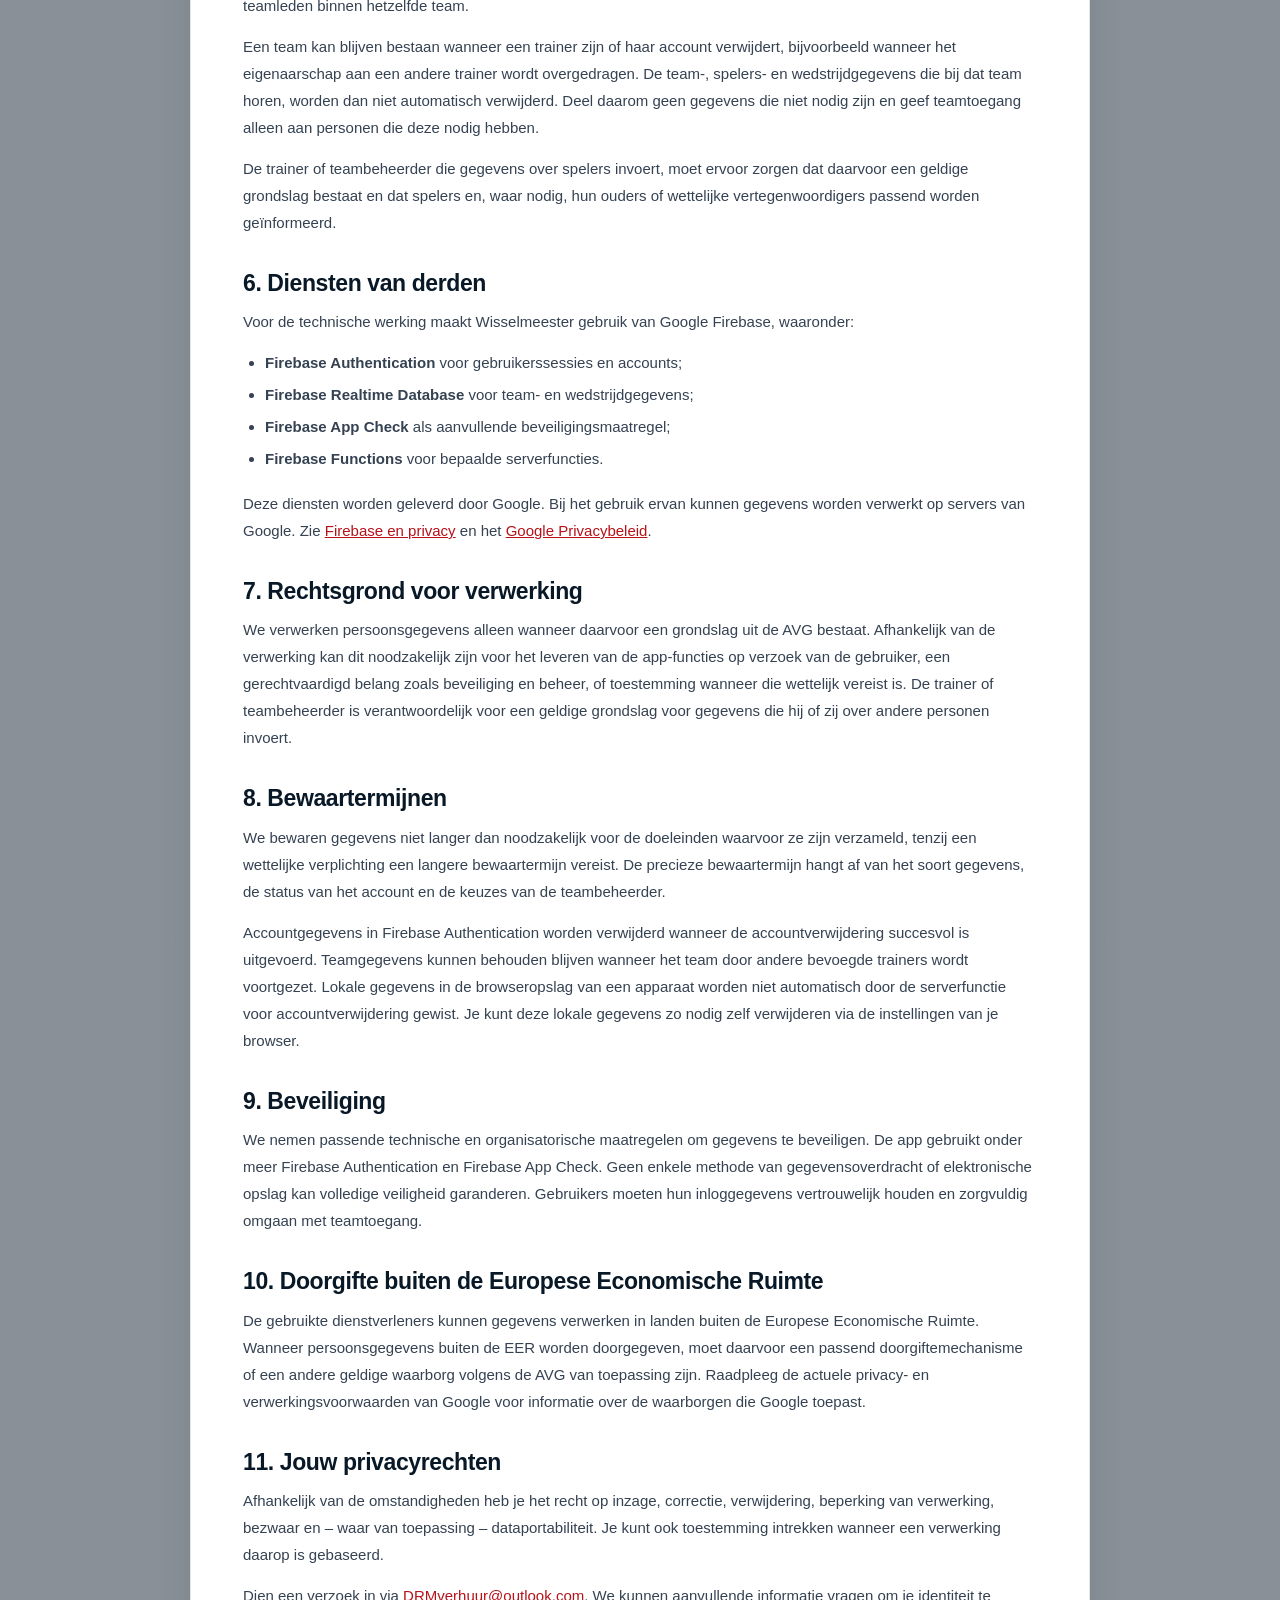
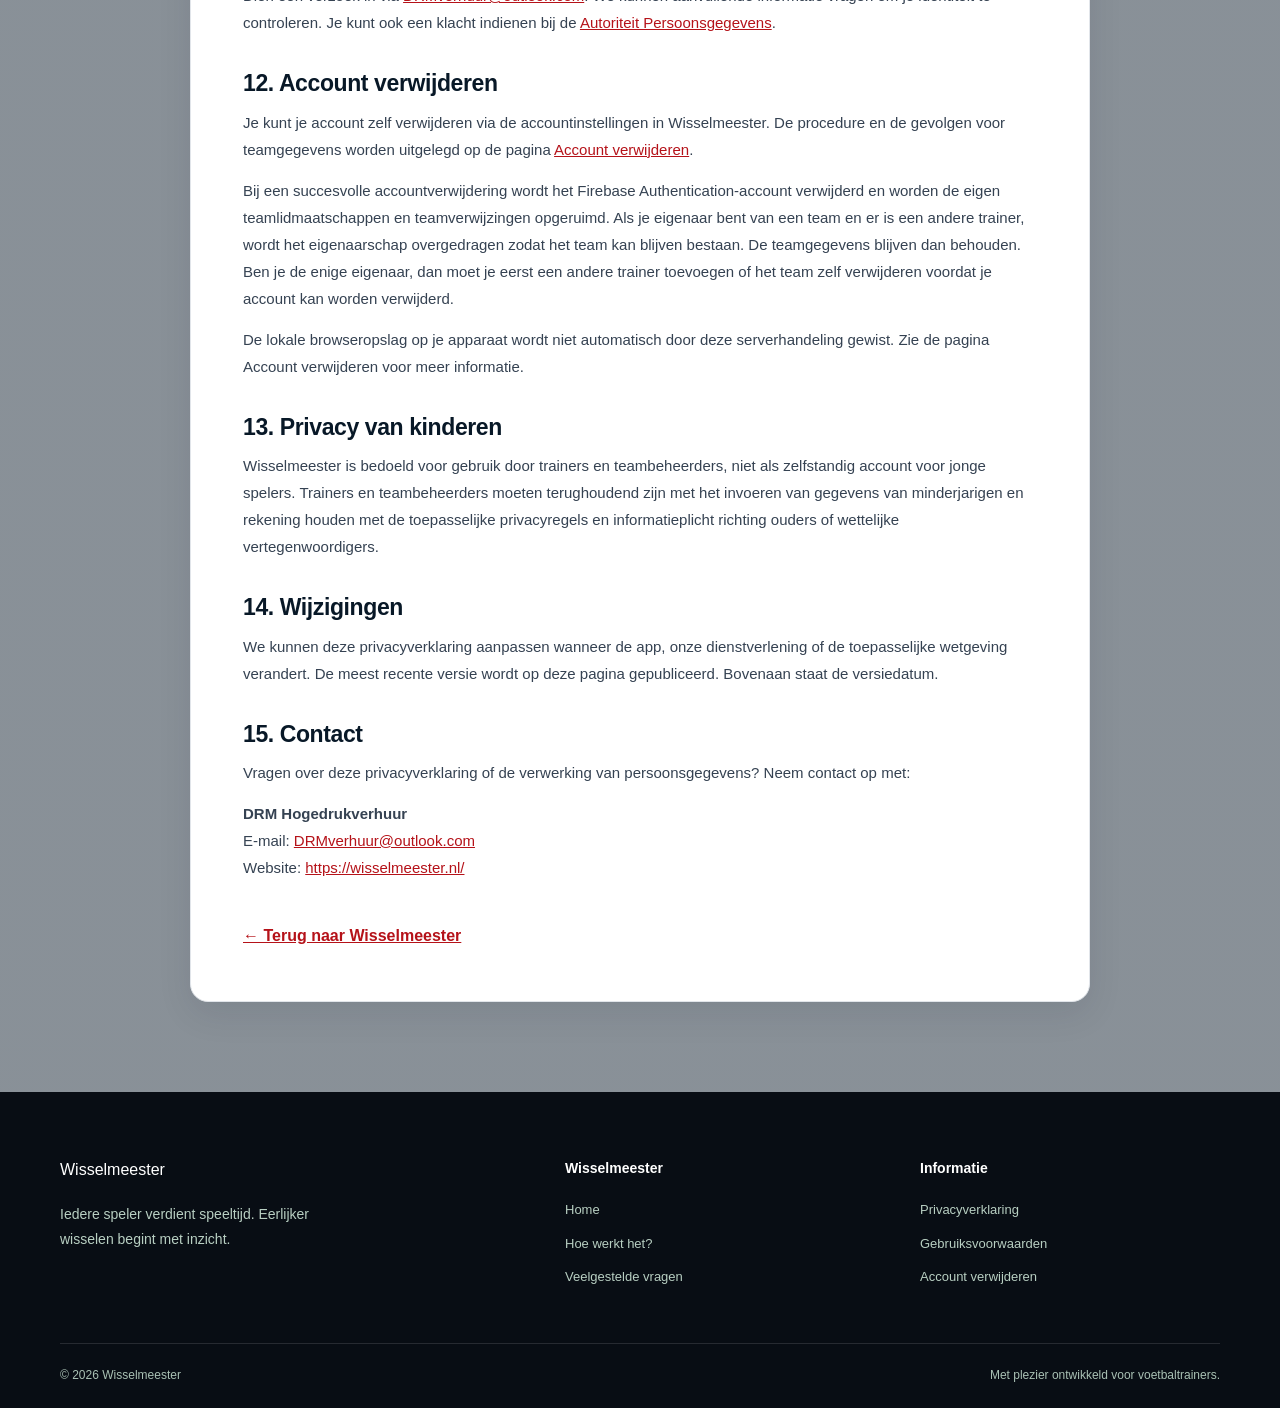
==== commit a63165ac: "Update privacy.html privacy versie 1.1" ====
--- a/privacy.html
+++ b/privacy.html
@@ -1,3 +1,4 @@
+
 <!DOCTYPE html>
 <html lang="nl">
 <head>
@@ -11,7 +12,7 @@
 <link rel="icon" type="image/png" href="images/icon-512.png">
 <style>
 .legal-main{padding:65px 0 90px}.legal-card{max-width:900px;margin:auto;padding:clamp(24px,5vw,52px);background:#fff;border:1px solid #e1e5ea;border-radius:18px;box-shadow:0 12px 35px rgba(8,24,39,.09)}
-.legal-card h1,.legal-card h2,.legal-card h3{color:#081827}.legal-card h1{font-size:clamp(34px,5vw,48px);margin:8px 0 18px}.legal-card h2{font-size:23px;letter-spacing:-.4px;margin:34px 0 12px}.legal-card p,.legal-card li{color:#354252;font-size:15px;line-height:1.8}.legal-card p{margin:0 0 14px}.legal-card ul{padding-left:22px;margin:8px 0 18px}.legal-card li{margin:5px 0}.legal-card a{color:#b51219;text-decoration:underline}.legal-meta{color:#596575!important;font-size:13px!important}.legal-notice{padding:16px 18px;margin:22px 0;background:#f9e8e9;border-left:4px solid #d71920;border-radius:8px}.legal-notice p{margin:0}.legal-back{display:inline-flex;margin-top:28px;font-weight:700}
+.legal-card h1,.legal-card h2,.legal-card h3{color:#081827}.legal-card h1{font-size:clamp(34px,5vw,48px);margin:8px 0 18px}.legal-card h2{font-size:23px;letter-spacing:-.4px;margin:34px 0 12px}.legal-card p,.legal-card li{color:#354252;font-size:15px;line-height:1.8}.legal-card p{margin:0 0 14px}.legal-card ul,.legal-card ol{padding-left:22px;margin:8px 0 18px}.legal-card li{margin:5px 0}.legal-card a{color:#b51219;text-decoration:underline}.legal-meta{color:#596575!important;font-size:13px!important}.legal-notice{padding:16px 18px;margin:22px 0;background:#f9e8e9;border-left:4px solid #d71920;border-radius:8px}.legal-notice p{margin:0}.legal-back{display:inline-flex;margin-top:28px;font-weight:700}
 </style>
 </head>
 <body>
@@ -22,7 +23,8 @@
 <main class="legal-main"><div class="container"><article class="legal-card">
 <span class="eyebrow">INFORMATIE OVER JE GEGEVENS</span>
 <h1>Privacyverklaring</h1>
-<p class="legal-meta">Wisselmeester – versie 1.0</p>
+<p class="legal-meta">Wisselmeester – versie 1.1 – 17 november 2026</p>
+
 <h2>1. Wie is verantwoordelijk?</h2>
 <p>DRM Hogedrukverhuur is verantwoordelijk voor de verwerking van persoonsgegevens in verband met Wisselmeester.</p>
 <p>Website: <a href="https://wisselmeester.nl/">https://wisselmeester.nl/</a><br>E-mail voor privacyvragen: <a href="mailto:DRMverhuur@outlook.com">DRMverhuur@outlook.com</a></p>
@@ -37,6 +39,7 @@
 <li><strong>Team- en spelersgegevens:</strong> gegevens die een trainer of teambeheerder invoert, zoals teamnaam, spelersnamen en gegevens over trainers of teamleden.</li>
 <li><strong>Wedstrijd- en speeltijdgegevens:</strong> wedstrijdinformatie, aanwezigheid, opstellingen, wisselschema's en geregistreerde speelminuten.</li>
 <li><strong>Technische gegevens:</strong> gegevens die nodig zijn voor de werking en beveiliging van de app, waaronder authenticatiegegevens en App Check-beveiligingstokens.</li>
+<li><strong>Lokale appgegevens:</strong> bepaalde gegevens en voorkeuren kunnen lokaal in de browseropslag van het apparaat worden bewaard.</li>
 <li><strong>Contactgegevens:</strong> gegevens die je zelf verstrekt wanneer je per e-mail contact opneemt.</li>
 </ul>
 <p>Voer geen bijzondere persoonsgegevens in, zoals gezondheidsgegevens, en gebruik niet meer persoonsgegevens dan noodzakelijk.</p>
@@ -52,7 +55,8 @@
 </ul>
 
 <h2>5. Gedeelde teamgegevens</h2>
-<p>Wisselmeester gebruikt Firebase Realtime Database om gegevens op te slaan en te synchroniseren. Afhankelijk van de teaminstellingen en toegangsrechten kunnen teamgegevens beschikbaar zijn voor andere bevoegde trainers of teamleden binnen hetzelfde team. Deel daarom geen gegevens die niet nodig zijn en geef teamtoegang alleen aan personen die deze nodig hebben.</p>
+<p>Wisselmeester gebruikt Firebase Realtime Database om gegevens op te slaan en te synchroniseren. Afhankelijk van de teaminstellingen en toegangsrechten kunnen teamgegevens beschikbaar zijn voor andere bevoegde trainers of teamleden binnen hetzelfde team.</p>
+<p>Een team kan blijven bestaan wanneer een trainer zijn of haar account verwijdert, bijvoorbeeld wanneer het eigenaarschap aan een andere trainer wordt overgedragen. De team-, spelers- en wedstrijdgegevens die bij dat team horen, worden dan niet automatisch verwijderd. Deel daarom geen gegevens die niet nodig zijn en geef teamtoegang alleen aan personen die deze nodig hebben.</p>
 <p>De trainer of teambeheerder die gegevens over spelers invoert, moet ervoor zorgen dat daarvoor een geldige grondslag bestaat en dat spelers en, waar nodig, hun ouders of wettelijke vertegenwoordigers passend worden geïnformeerd.</p>
 
 <h2>6. Diensten van derden</h2>
@@ -69,7 +73,8 @@
 <p>We verwerken persoonsgegevens alleen wanneer daarvoor een grondslag uit de AVG bestaat. Afhankelijk van de verwerking kan dit noodzakelijk zijn voor het leveren van de app-functies op verzoek van de gebruiker, een gerechtvaardigd belang zoals beveiliging en beheer, of toestemming wanneer die wettelijk vereist is. De trainer of teambeheerder is verantwoordelijk voor een geldige grondslag voor gegevens die hij of zij over andere personen invoert.</p>
 
 <h2>8. Bewaartermijnen</h2>
-<p>We bewaren gegevens niet langer dan noodzakelijk voor de doeleinden waarvoor ze zijn verzameld, tenzij een wettelijke verplichting een langere bewaartermijn vereist. De precieze bewaartermijn hangt af van het soort gegevens, de status van het account en de keuzes van de teambeheerder. Gegevens kunnen worden verwijderd wanneer een gebruiker of bevoegde teambeheerder daarom verzoekt, voor zover verwijdering mogelijk en toegestaan is.</p>
+<p>We bewaren gegevens niet langer dan noodzakelijk voor de doeleinden waarvoor ze zijn verzameld, tenzij een wettelijke verplichting een langere bewaartermijn vereist. De precieze bewaartermijn hangt af van het soort gegevens, de status van het account en de keuzes van de teambeheerder.</p>
+<p>Accountgegevens in Firebase Authentication worden verwijderd wanneer de accountverwijdering succesvol is uitgevoerd. Teamgegevens kunnen behouden blijven wanneer het team door andere bevoegde trainers wordt voortgezet. Lokale gegevens in de browseropslag van een apparaat worden niet automatisch door de serverfunctie voor accountverwijdering gewist. Je kunt deze lokale gegevens zo nodig zelf verwijderen via de instellingen van je browser.</p>
 
 <h2>9. Beveiliging</h2>
 <p>We nemen passende technische en organisatorische maatregelen om gegevens te beveiligen. De app gebruikt onder meer Firebase Authentication en Firebase App Check. Geen enkele methode van gegevensoverdracht of elektronische opslag kan volledige veiligheid garanderen. Gebruikers moeten hun inloggegevens vertrouwelijk houden en zorgvuldig omgaan met teamtoegang.</p>
@@ -82,7 +87,9 @@
 <p>Dien een verzoek in via <a href="mailto:DRMverhuur@outlook.com">DRMverhuur@outlook.com</a>. We kunnen aanvullende informatie vragen om je identiteit te controleren. Je kunt ook een klacht indienen bij de <a href="https://autoriteitpersoonsgegevens.nl/" target="_blank" rel="noopener">Autoriteit Persoonsgegevens</a>.</p>
 
 <h2>12. Account verwijderen</h2>
-<p>Wil je je account verwijderen? Bekijk dan de pagina <a href="verwijderen.html">Account verwijderen</a>. Het verwijderen van een account en het verwijderen van gegevens die bij een team horen, kunnen verschillende handelingen zijn. Neem bij twijfel contact met ons op.</p>
+<p>Je kunt je account zelf verwijderen via de accountinstellingen in Wisselmeester. De procedure en de gevolgen voor teamgegevens worden uitgelegd op de pagina <a href="verwijderen.html">Account verwijderen</a>.</p>
+<p>Bij een succesvolle accountverwijdering wordt het Firebase Authentication-account verwijderd en worden de eigen teamlidmaatschappen en teamverwijzingen opgeruimd. Als je eigenaar bent van een team en er is een andere trainer, wordt het eigenaarschap overgedragen zodat het team kan blijven bestaan. De teamgegevens blijven dan behouden. Ben je de enige eigenaar, dan moet je eerst een andere trainer toevoegen of het team zelf verwijderen voordat je account kan worden verwijderd.</p>
+<p>De lokale browseropslag op je apparaat wordt niet automatisch door deze serverhandeling gewist. Zie de pagina Account verwijderen voor meer informatie.</p>
 
 <h2>13. Privacy van kinderen</h2>
 <p>Wisselmeester is bedoeld voor gebruik door trainers en teambeheerders, niet als zelfstandig account voor jonge spelers. Trainers en teambeheerders moeten terughoudend zijn met het invoeren van gegevens van minderjarigen en rekening houden met de toepasselijke privacyregels en informatieplicht richting ouders of wettelijke vertegenwoordigers.</p>
